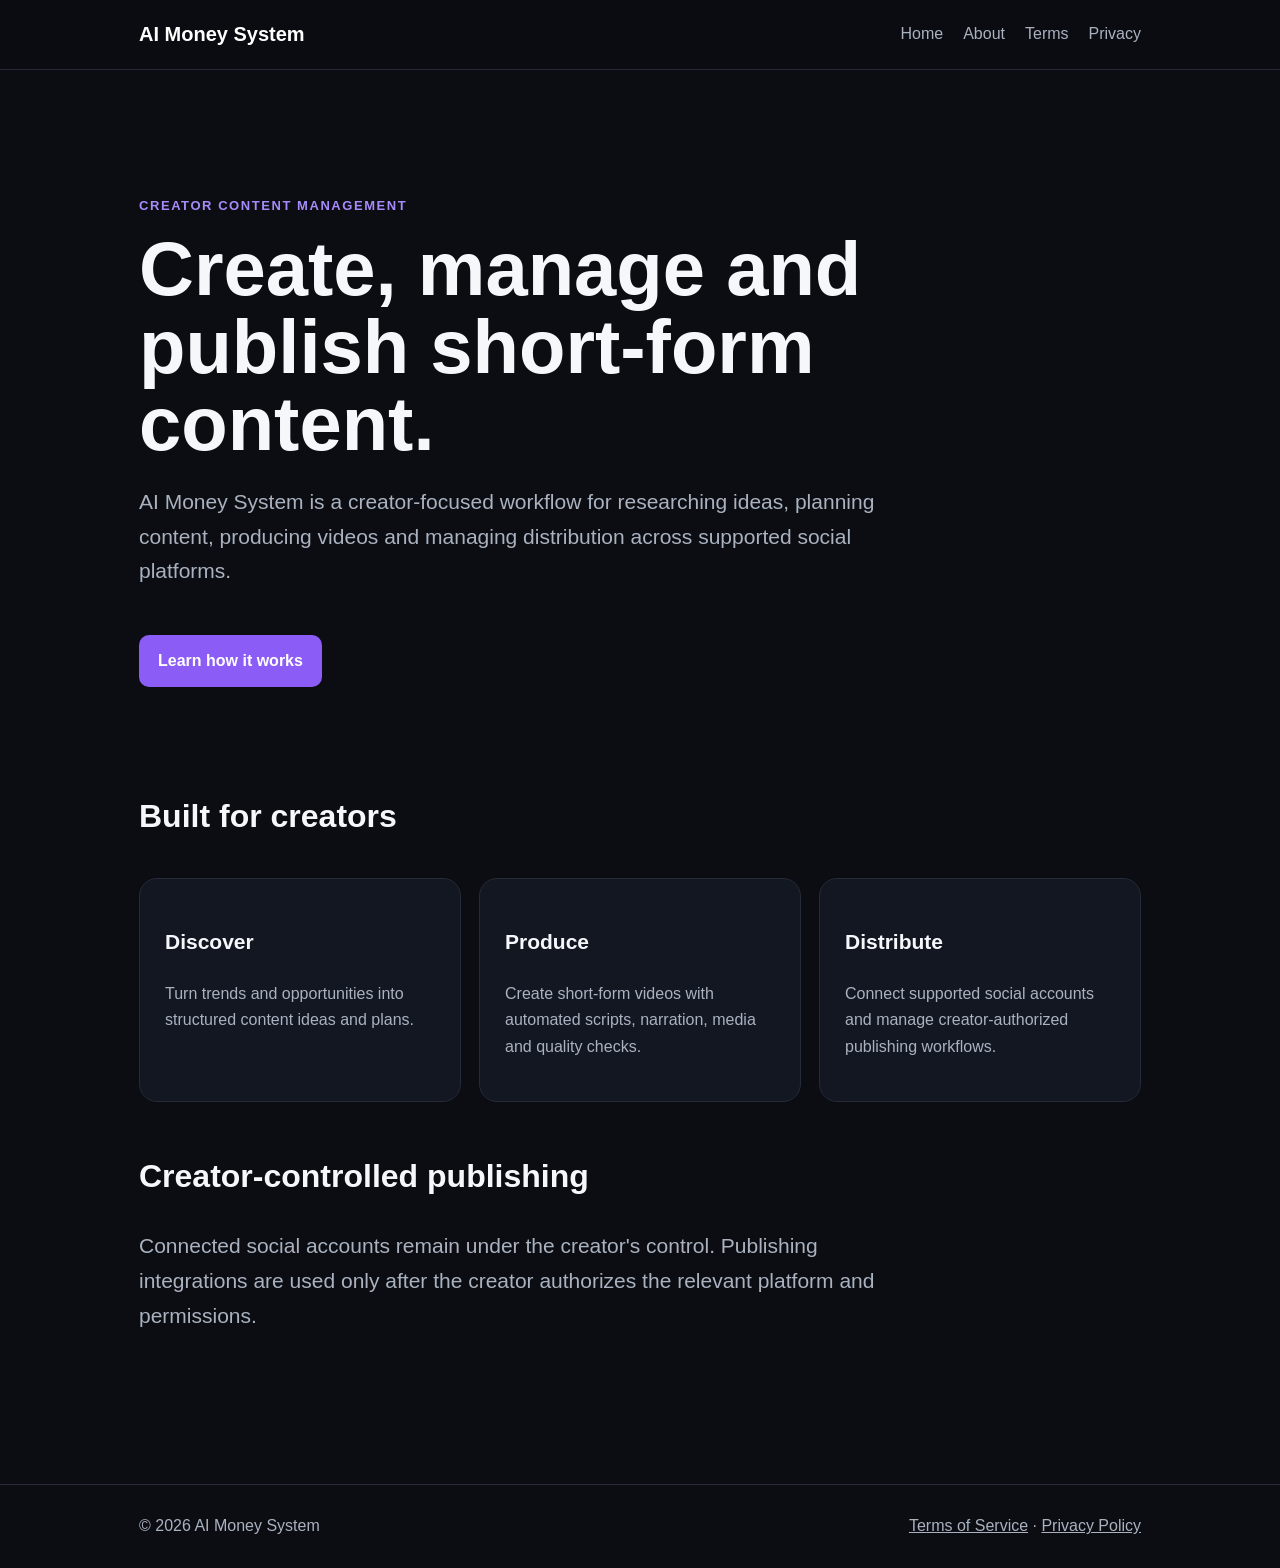
==== index.html @ 83e882f5 "Add files via upload" ====
<!doctype html><html lang="en"><head><meta charset="utf-8"><meta name="viewport" content="width=device-width,initial-scale=1"><title>AI Money System</title><meta name="description" content="AI Money System helps creators plan, produce and manage short-form content across social platforms."><link rel="stylesheet" href="style.css"></head><body>
<header><nav class="nav"><a class="brand" href="index.html">AI Money System</a><div class="navlinks"><a href="index.html">Home</a><a href="about.html">About</a><a href="terms.html">Terms</a><a href="privacy.html">Privacy</a></div></nav></header>
<main><section class="hero"><div class="eyebrow">Creator content management</div><h1>Create, manage and publish short-form content.</h1><p class="lead">AI Money System is a creator-focused workflow for researching ideas, planning content, producing videos and managing distribution across supported social platforms.</p><a class="cta" href="about.html">Learn how it works</a></section>
<section><h2>Built for creators</h2><div class="grid"><div class="card"><h3>Discover</h3><p>Turn trends and opportunities into structured content ideas and plans.</p></div><div class="card"><h3>Produce</h3><p>Create short-form videos with automated scripts, narration, media and quality checks.</p></div><div class="card"><h3>Distribute</h3><p>Connect supported social accounts and manage creator-authorized publishing workflows.</p></div></div></section>
<section><h2>Creator-controlled publishing</h2><p class="lead">Connected social accounts remain under the creator's control. Publishing integrations are used only after the creator authorizes the relevant platform and permissions.</p></section></main>
<footer><div class="foot"><span>© 2026 AI Money System</span><span><a href="terms.html">Terms of Service</a> · <a href="privacy.html">Privacy Policy</a></span></div></footer>
</body></html>
---- style.css ----
:root{--bg:#0b0d12;--panel:#131722;--text:#f5f7fb;--muted:#aab2c0;--accent:#8b5cf6;--border:#252b38}
*{box-sizing:border-box}body{margin:0;font-family:Inter,Arial,sans-serif;background:var(--bg);color:var(--text);line-height:1.65}
header{border-bottom:1px solid var(--border);background:#0b0d12cc;position:sticky;top:0;backdrop-filter:blur(10px)}
.nav{max-width:1050px;margin:auto;padding:18px 24px;display:flex;justify-content:space-between;align-items:center}
.brand{font-weight:800;color:#fff;text-decoration:none;font-size:20px}.navlinks{display:flex;gap:20px;flex-wrap:wrap}.navlinks a{color:var(--muted);text-decoration:none}.navlinks a:hover{color:#fff}
main{max-width:1050px;margin:auto;padding:70px 24px}.hero{padding:55px 0}.eyebrow{color:#a78bfa;font-weight:700;text-transform:uppercase;letter-spacing:.12em;font-size:13px}
h1{font-size:clamp(42px,7vw,76px);line-height:1.02;margin:14px 0 22px;max-width:850px}h2{font-size:32px;margin-top:48px}h3{font-size:21px}
.lead{font-size:21px;color:var(--muted);max-width:760px}.grid{display:grid;grid-template-columns:repeat(3,1fr);gap:18px;margin-top:35px}
.card{background:var(--panel);border:1px solid var(--border);border-radius:18px;padding:25px}.card p{color:var(--muted)}
.cta{display:inline-block;margin-top:25px;padding:13px 19px;background:var(--accent);color:#fff;text-decoration:none;border-radius:10px;font-weight:700}
.page{max-width:800px}.meta{color:var(--muted);font-size:14px}
footer{border-top:1px solid var(--border);margin-top:60px}.foot{max-width:1050px;margin:auto;padding:28px 24px;color:var(--muted);display:flex;justify-content:space-between;gap:20px;flex-wrap:wrap}.foot a{color:var(--muted)}
@media(max-width:760px){.grid{grid-template-columns:1fr}.nav{align-items:flex-start;gap:15px;flex-direction:column}}
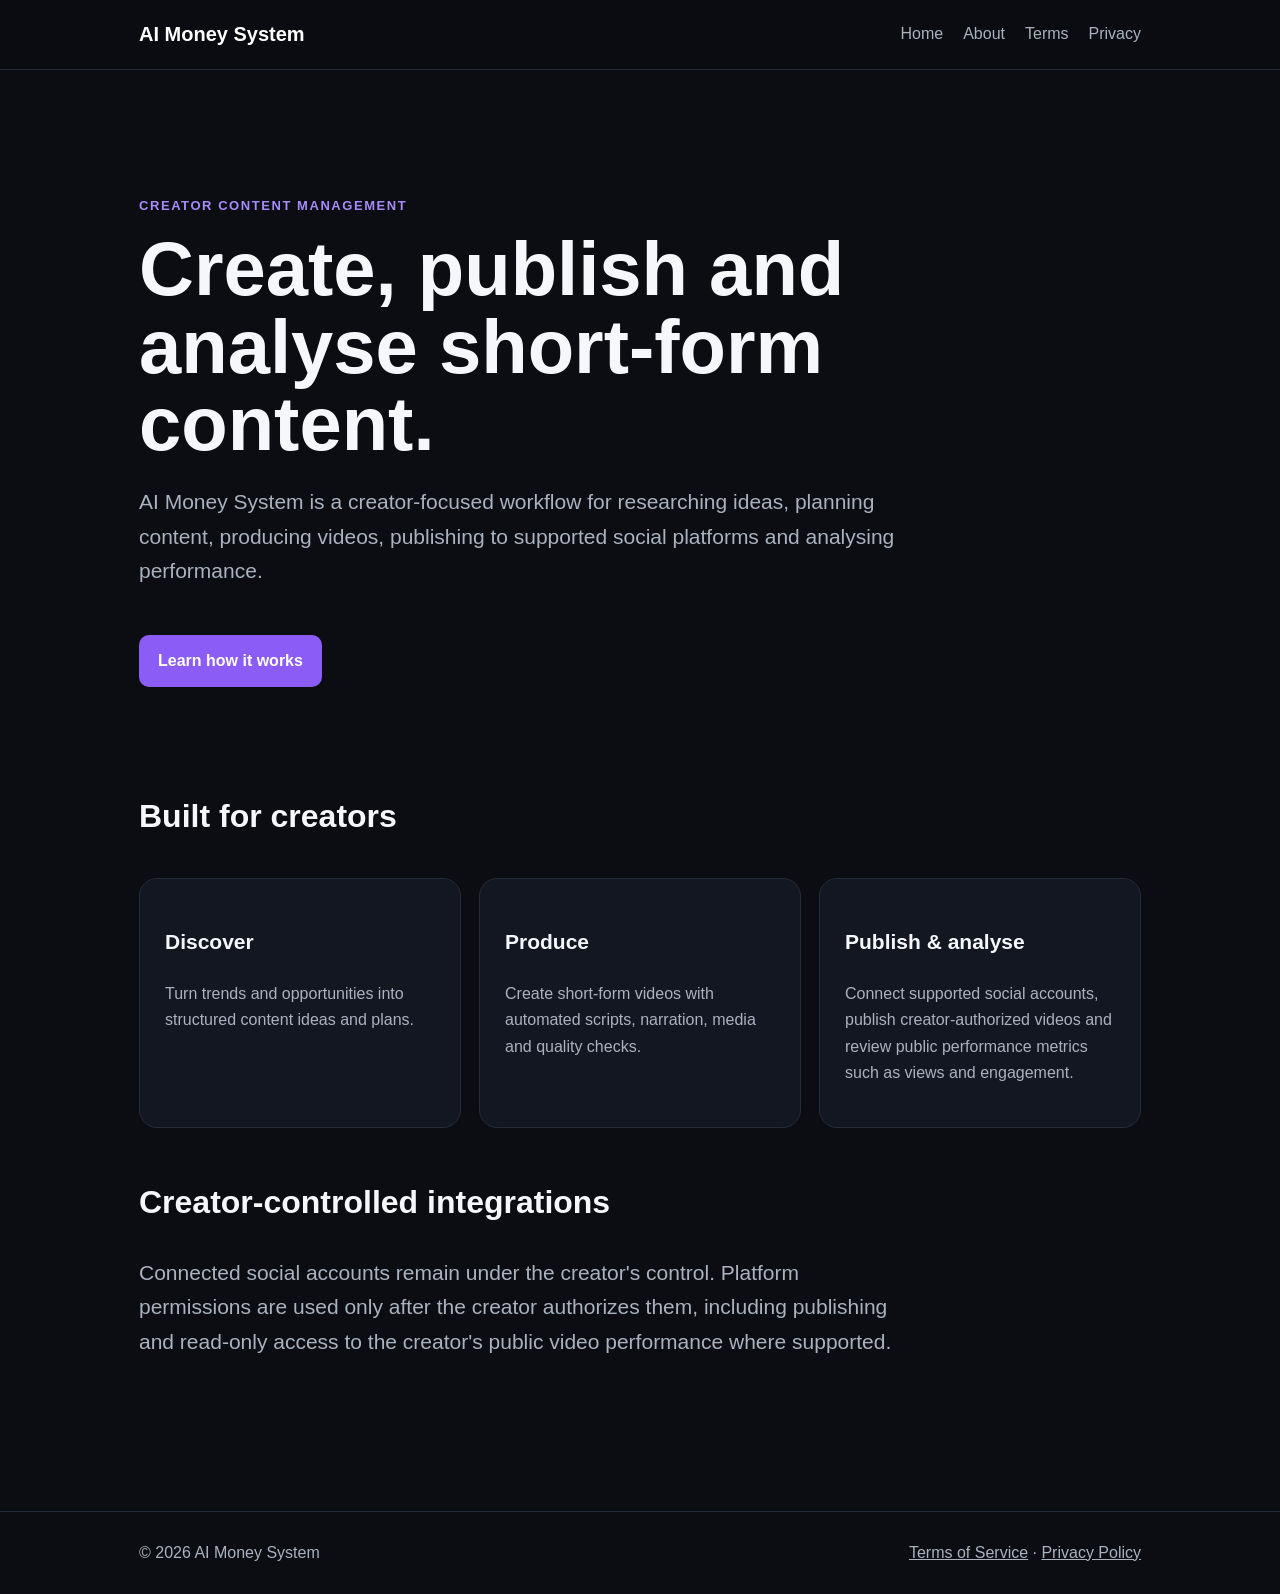
==== commit 074d6409: "Update public site for TikTok analytics integration" ====
--- a/index.html
+++ b/index.html
@@ -1,7 +1,7 @@
-<!doctype html><html lang="en"><head><meta charset="utf-8"><meta name="viewport" content="width=device-width,initial-scale=1"><title>AI Money System</title><meta name="description" content="AI Money System helps creators plan, produce and manage short-form content across social platforms."><link rel="stylesheet" href="style.css"></head><body>
+<!doctype html><html lang="en"><head><meta charset="utf-8"><meta name="viewport" content="width=device-width,initial-scale=1"><title>AI Money System</title><meta name="description" content="AI Money System helps creators plan, produce, publish and analyse short-form content across supported social platforms."><link rel="stylesheet" href="style.css"></head><body>
 <header><nav class="nav"><a class="brand" href="index.html">AI Money System</a><div class="navlinks"><a href="index.html">Home</a><a href="about.html">About</a><a href="terms.html">Terms</a><a href="privacy.html">Privacy</a></div></nav></header>
-<main><section class="hero"><div class="eyebrow">Creator content management</div><h1>Create, manage and publish short-form content.</h1><p class="lead">AI Money System is a creator-focused workflow for researching ideas, planning content, producing videos and managing distribution across supported social platforms.</p><a class="cta" href="about.html">Learn how it works</a></section>
-<section><h2>Built for creators</h2><div class="grid"><div class="card"><h3>Discover</h3><p>Turn trends and opportunities into structured content ideas and plans.</p></div><div class="card"><h3>Produce</h3><p>Create short-form videos with automated scripts, narration, media and quality checks.</p></div><div class="card"><h3>Distribute</h3><p>Connect supported social accounts and manage creator-authorized publishing workflows.</p></div></div></section>
-<section><h2>Creator-controlled publishing</h2><p class="lead">Connected social accounts remain under the creator's control. Publishing integrations are used only after the creator authorizes the relevant platform and permissions.</p></section></main>
+<main><section class="hero"><div class="eyebrow">Creator content management</div><h1>Create, publish and analyse short-form content.</h1><p class="lead">AI Money System is a creator-focused workflow for researching ideas, planning content, producing videos, publishing to supported social platforms and analysing performance.</p><a class="cta" href="about.html">Learn how it works</a></section>
+<section><h2>Built for creators</h2><div class="grid"><div class="card"><h3>Discover</h3><p>Turn trends and opportunities into structured content ideas and plans.</p></div><div class="card"><h3>Produce</h3><p>Create short-form videos with automated scripts, narration, media and quality checks.</p></div><div class="card"><h3>Publish & analyse</h3><p>Connect supported social accounts, publish creator-authorized videos and review public performance metrics such as views and engagement.</p></div></div></section>
+<section><h2>Creator-controlled integrations</h2><p class="lead">Connected social accounts remain under the creator's control. Platform permissions are used only after the creator authorizes them, including publishing and read-only access to the creator's public video performance where supported.</p></section></main>
 <footer><div class="foot"><span>© 2026 AI Money System</span><span><a href="terms.html">Terms of Service</a> · <a href="privacy.html">Privacy Policy</a></span></div></footer>
 </body></html>
